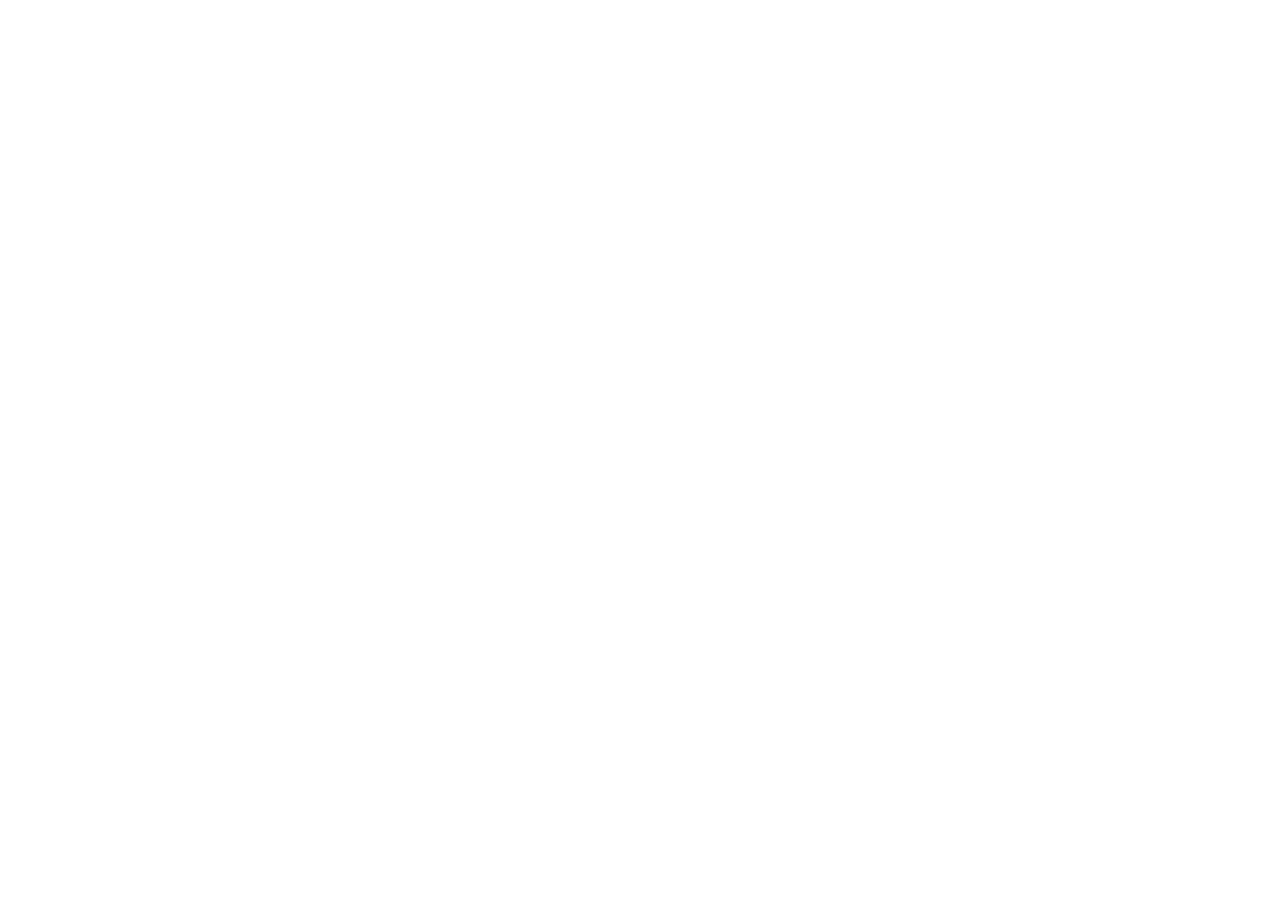
==== index.html @ 36dc35bb "Initial commit" ====
<!DOCTYPE html>
<html lang="en">
<head>
  <meta charset="UTF-8">
  <meta http-equiv="X-UA-Compatible" content="IE=edge">
  <meta name="viewport" content="width=device-width, initial-scale=1.0">
  <title>Template project</title>
  <!-- <link rel="stylesheet" href="./css/normalize.css"> -->
  <!-- <link rel="stylesheet" href="./css/main.css"> -->
  <link rel="stylesheet" href="./css/main.min.css">
</head>
<body>


  <!-- Site header start -->
  <header class="site-header">
    <!-- Your header code here -->
  </header>
  <!-- Site header finish -->

  <!-- Site main start -->

  <main class="site-main">

    <!-- Hero section start -->
    <section class="hero">
      <!-- Your hero section code here -->
    </section>
    <!-- Hero section finish -->

  </main>

  <!-- Site main finish -->

  <!-- Site footer start -->

  <footer class="site-footer">
    <!-- Your footer code here -->
  </footer>

  <!-- Site footer finish -->
</body>
</html>
---- css/main.css ----
/* VARIABLES */

:root{
  /* --main-text-color : #fff; */
  /* --main-bg-color : #fff; */
  /* --main-font-size : 16px; */
  /* --main-font-weight : 400; */
  /* --main-line-height : 1.5; */
}

/* GENERAL */

*,
*::before,
*::after{
  box-sizing: inherit;
}


html{
  height: 100%;
  box-sizing: border-box;
}

img{
  display: block;
  height: auto;
}

body{
  display: flex;
  flex-direction: column;
  height: 100%;
  margin: 0;
  padding: 0;
  /* font-family: "Roboto", "Arial", sans-serif; */
  /* font-size: 16px; */
  /* font-weight: 400; */
  /* line-height: var(--main-line-height); */
}

/* VISUALLY-HIDDEN */

.visually-hidden {
  position: absolute;
  width: 1px;
  height: 1px;
  margin: -1px;
  padding: 0;
  border: 0;
  white-space: nowrap;
  clip-path: inset(100%);
  clip: rect(0 0 0 0);
  overflow: hidden;
}

/* CONTAINER */

.container{
  /* max-width: YOUR CONTAINER MAX-WIDTH PX HERE; */
  margin-right: auto;
  margin-left: auto;
  padding-right: 20px;
  padding-left: 20px;
}

/* STICKY-FOOTER */

.site-main{
  flex-grow: 1;
}
---- css/main.min.css ----
button,hr,input{overflow:visible}progress,sub,sup{vertical-align:baseline}[type=checkbox],[type=radio],legend{box-sizing:border-box;padding:0}html{line-height:1.15;-webkit-text-size-adjust:100%}body{margin:0}details,main{display:block}h1{font-size:2em;margin:.67em 0}hr{box-sizing:content-box;height:0}code,kbd,pre,samp{font-family:monospace,monospace;font-size:1em}a{background-color:transparent}abbr[title]{border-bottom:none;text-decoration:underline;text-decoration:underline dotted}b,strong{font-weight:bolder}small{font-size:80%}sub,sup{font-size:75%;line-height:0;position:relative}sub{bottom:-.25em}sup{top:-.5em}img{border-style:none}button,input,optgroup,select,textarea{font-family:inherit;font-size:100%;line-height:1.15;margin:0}button,select{text-transform:none}[type=button],[type=reset],[type=submit],button{-webkit-appearance:button}[type=button]::-moz-focus-inner,[type=reset]::-moz-focus-inner,[type=submit]::-moz-focus-inner,button::-moz-focus-inner{border-style:none;padding:0}[type=button]:-moz-focusring,[type=reset]:-moz-focusring,[type=submit]:-moz-focusring,button:-moz-focusring{outline:ButtonText dotted 1px}fieldset{padding:.35em .75em .625em}legend{color:inherit;display:table;max-width:100%;white-space:normal}textarea{overflow:auto}[type=number]::-webkit-inner-spin-button,[type=number]::-webkit-outer-spin-button{height:auto}[type=search]{-webkit-appearance:textfield;outline-offset:-2px}[type=search]::-webkit-search-decoration{-webkit-appearance:none}::-webkit-file-upload-button{-webkit-appearance:button;font:inherit}summary{display:list-item}[hidden],template{display:none}
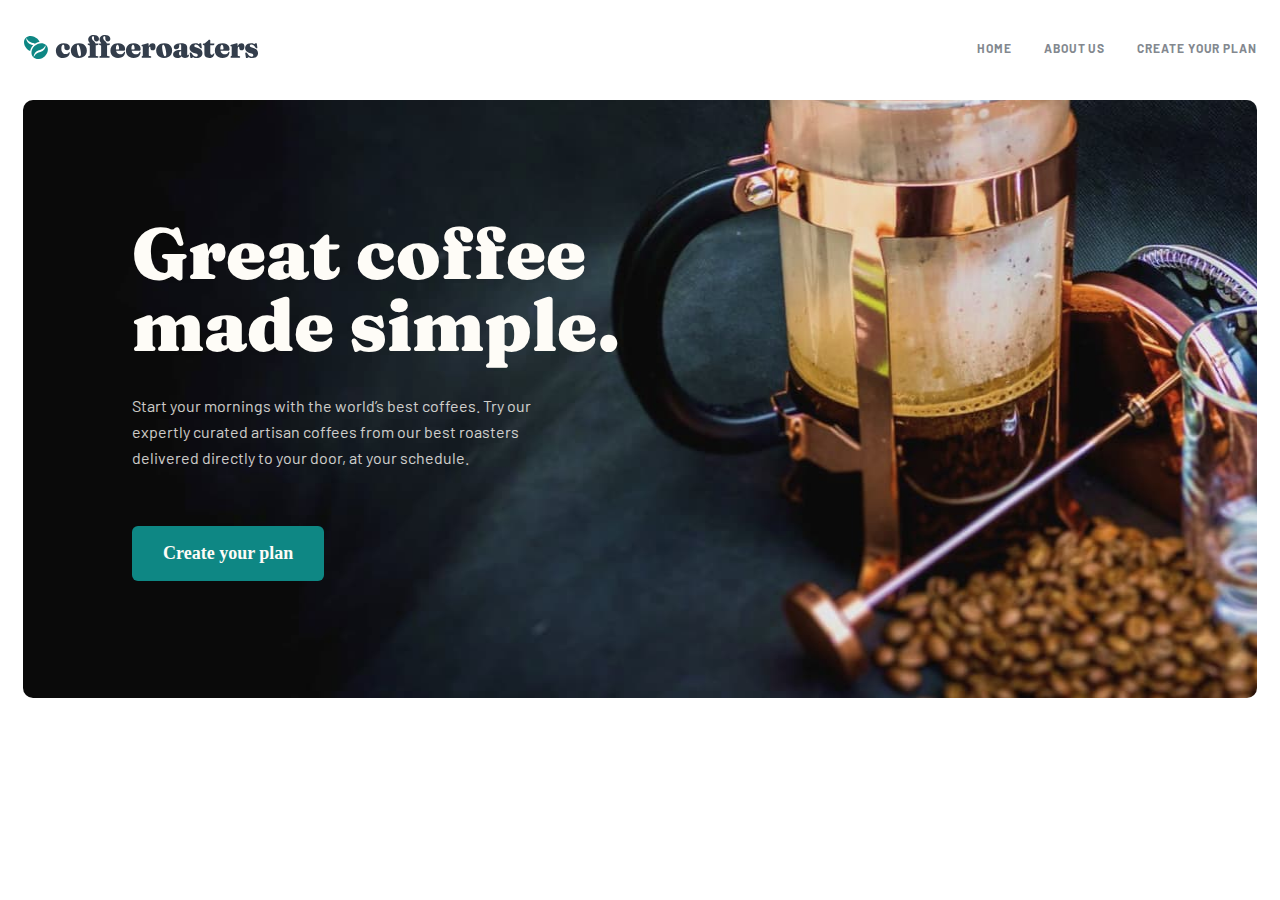
==== commit 13ee957a: "Initial commit" ====
--- a/index.html
+++ b/index.html
@@ -4,40 +4,131 @@
   <meta charset="UTF-8">
   <meta http-equiv="X-UA-Compatible" content="IE=edge">
   <meta name="viewport" content="width=device-width, initial-scale=1.0">
-  <title>Template project</title>
-  <!-- <link rel="stylesheet" href="./css/normalize.css"> -->
-  <!-- <link rel="stylesheet" href="./css/main.css"> -->
-  <link rel="stylesheet" href="./css/main.min.css">
+  <title>Old Cofee</title>
+  <link rel="stylesheet" href="./css/normalize.css">
+  <link rel="stylesheet" href="./css/main.css">
+  <!-- <link rel="stylesheet" href="./css/main.min.css"> -->
 </head>
 <body>
-
-
+  
+  
   <!-- Site header start -->
   <header class="site-header">
-    <!-- Your header code here -->
+    
+    <div class="container">
+      
+      <div class="site-header__inner">
+        
+        <a class="logo" href="./index.html">
+          <img class="logo__img" src="./images/icons/big-logo.svg" alt="Site Logo">
+        </a>
+        
+        <button class="site-header__btn">
+        </button>
+        
+        <nav class="site-header__nav nav">
+          
+          <ul class="nav__list">
+            
+            <li class="nav__item">
+              
+              <a class="nav__link" href="#">
+                HOME
+              </a>
+              
+            </li>
+            
+            <li class="nav__item">
+              
+              <a class="nav__link" href="#">
+                ABOUT US
+              </a>
+              
+            </li>
+            
+            <li class="nav__item">
+              
+              <a class="nav__link" href="#">
+                Create your plan
+              </a>
+              
+            </li>
+            
+          </ul>
+          
+        </nav>
+        
+      </div>
+      
+      
+      
+    </div>
+    
+    
+    
   </header>
   <!-- Site header finish -->
-
+  
+  
+  
   <!-- Site main start -->
-
+  
   <main class="site-main">
-
+    
     <!-- Hero section start -->
     <section class="hero">
-      <!-- Your hero section code here -->
+      
+      <div class="container">
+
+        <div class="hero__info info">
+
+          <div class="info__inner coffee">
+
+            <div class="coffee__wrap">
+          
+              <h1 class="coffee__title">
+                Great coffee
+                made simple.
+              </h1>
+              
+            </div>
+
+            <div class="coffee__inner">
+            
+              <p class="coffee__text">
+                Start your mornings with the world’s best coffees. Try our expertly curated artisan 
+                coffees from our best roasters delivered directly to your door, at your schedule.
+              </p>
+              
+            </div>
+
+            <div class="coffee__send">
+  
+              <a class="coffee__link" href="#">
+                Create your plan
+              </a>
+    
+            </div>
+
+          </div>
+
+        </div>
+        
+      </div>
+      
     </section>
     <!-- Hero section finish -->
-
+    
   </main>
-
+  
   <!-- Site main finish -->
-
+  
   <!-- Site footer start -->
-
+  
   <footer class="site-footer">
     <!-- Your footer code here -->
   </footer>
-
+  
   <!-- Site footer finish -->
 </body>
 </html>--- a/css/main.css
+++ b/css/main.css
@@ -1,4 +1,34 @@
 /* VARIABLES */
+
+/* fraunces-900 - latin */
+@font-face {
+  font-family: 'Fraunces';
+  font-style: normal;
+  font-weight: 900;
+  src: 
+  url('../fonts/fraunces-v10-latin-900.woff2') format('woff2'), 
+  url('../fonts/fraunces-v10-latin-900.woff') format('woff');
+}
+
+/* barlow-regular - latin */
+@font-face {
+  font-family: 'Barlow';
+  font-style: normal;
+  font-weight: 400;
+  src: local(''),
+       url('../fonts/barlow-v12-latin-regular.woff2') format('woff2'), 
+       url('../fonts/barlow-v12-latin-regular.woff') format('woff'); 
+}
+/* barlow-700 - latin */
+@font-face {
+  font-family: 'Barlow';
+  font-style: normal;
+  font-weight: 700;
+  src: local(''),
+       url('../fonts/barlow-v12-latin-700.woff2') format('woff2'),
+       url('../fonts/barlow-v12-latin-700.woff') format('woff');
+}
+
 
 :root{
   /* --main-text-color : #fff; */
@@ -33,10 +63,10 @@
   height: 100%;
   margin: 0;
   padding: 0;
-  /* font-family: "Roboto", "Arial", sans-serif; */
-  /* font-size: 16px; */
-  /* font-weight: 400; */
-  /* line-height: var(--main-line-height); */
+  font-family: "Barlow", "Arial", sans-serif , serif;
+  font-size: 16px;
+  font-weight: 400;
+  line-height: var(--main-line-height);
 }
 
 /* VISUALLY-HIDDEN */
@@ -57,11 +87,12 @@
 /* CONTAINER */
 
 .container{
-  /* max-width: YOUR CONTAINER MAX-WIDTH PX HERE; */
+  width: 100%;
+  max-width: 1340px;
   margin-right: auto;
   margin-left: auto;
-  padding-right: 20px;
-  padding-left: 20px;
+  padding-right: 23px;
+  padding-left: 23px;
 }
 
 /* STICKY-FOOTER */
@@ -72,4 +103,257 @@
 
 
 
-
+/* HEADER */
+
+.site-header{
+  padding: 34px 0px 40px 0px;
+}
+
+.site-header__inner{
+  display: flex;
+  justify-content: space-between;
+  align-items: center;
+}
+
+.logo__img{
+  width: 163px;
+  height: 18px;
+}
+
+.site-header__btn{
+  width: 16px;
+  height: 15px;
+  background-image: url(../images/icons/burger.svg);
+  background-repeat: no-repeat;
+  background-size: contain;
+  background-color: transparent;
+  border: none;
+}
+
+.site-header__nav{
+  display: none;
+}
+
+.nav__list{
+  display: flex;
+  align-items: center;
+  list-style: none;
+  margin: 0;
+  padding: 0;
+}
+
+.nav__item:not(:last-child){
+  margin-right: 32px;
+}
+
+.nav__link{
+  text-decoration: none;
+  font-family: 'Barlow';
+font-style: normal;
+font-weight: 700;
+font-size: 12px;
+line-height: 15px;
+letter-spacing: 0.923077px;
+text-transform: uppercase;
+color: #83888F;
+transition: all 0.3s ease;
+}
+
+@media only screen and (min-width:601px){
+
+  .logo__img{
+    width: 236px;
+    height: 26px;
+  }
+
+  .site-header__btn{
+    display: none;
+  }
+
+  .site-header__nav{
+    display: block;
+  }
+  
+}
+
+@media only screen and (min-width:601px){
+  .nav__link:hover{
+    color: #333D4B;
+  }
+}
+
+
+
+
+/* ==========HERO======== */
+
+.hero__info{
+  background-image: url(../images/hero-min.jpg);
+  background-repeat: no-repeat;
+  background-size: 327px 500px;
+  /* background-position: center; */
+  padding: 100px 0px;
+  border-radius: 10px;
+}
+
+.info__inner{
+  padding: 0px 24px;
+}
+
+.coffee__title{
+  margin: 0;
+  margin-bottom: 24px;
+  font-family: 'Fraunces';
+font-style: normal;
+font-weight: 900;
+font-size: 33px;
+line-height: 40px;
+text-align: center;
+color: #FEFCF7;
+}
+
+.coffee__text{
+  margin: 0;
+  margin-bottom: 30px;
+  font-family: 'Barlow';
+font-style: normal;
+font-weight: 400;
+font-size: 12px;
+line-height: 25px;
+text-align: center;
+color: #FEFCF7;
+mix-blend-mode: normal;
+opacity: 0.8;
+}
+
+.coffee__send{
+  margin: 0 auto;
+  text-align: center;
+}
+
+.coffee__link{
+  display: inline-block;
+  text-decoration: none;
+  padding: 15px 31px;
+  font-family: 'Fraunces 9pt';
+  font-style: normal;
+  font-weight: 900;
+  font-size: 18px;
+  line-height: 25px;
+  text-align: center;
+  color: #FEFCF7;
+  background-color: #0E8784;
+border-radius: 6px;
+transition: all 0.3s ease;
+}
+
+@media only screen and (min-width:376px){
+
+  .hero__info{
+    background-image: url(../images/hero-norm.jpg);
+    background-repeat: no-repeat;
+    background-size: 689px 500px;
+    background-position: center;
+  }
+
+  .coffee__wrap{
+    width: 100%;
+    max-width: 329px;
+  }
+
+  .coffee__title{
+    font-size: 40px;
+    text-align: start;
+  }
+  
+  .coffee__text{
+    font-size: 15px;
+    text-align: start;
+  }
+
+  .coffee__send{
+    text-align: start;
+  }
+
+}
+
+@media only screen and (min-width:399px){
+ .coffee__inner{
+  width: 100%;
+  max-width: 399px;
+ }
+}
+
+@media only screen and (min-width:475px){
+  .coffee__title{
+    font-size: 40px;
+    line-height: 48px;
+  }
+}
+
+@media only screen and (min-width:550px){
+  .info__inner{
+    margin-left: 45px;
+  }
+}
+
+@media only screen and (min-width:690px){
+   
+  .hero__info{
+    background-image: url(../images/hero-big.jpg);
+    background-repeat: no-repeat;
+    background-size: 1300px 600px;
+    background-position: center;
+    padding: 117px 0px;
+    border-radius: 10px;
+  }
+
+  .info__inner{
+    margin-left: 85px;
+  }
+
+  .coffee__title{
+    font-size: 48px;
+    line-height: 50px;
+  }
+
+}
+
+@media only screen and (min-width:750px){
+  .coffee__wrap{
+    width: 100%;
+    max-width: 430px;
+  }
+
+  .coffee__title{
+    font-size: 60px;
+line-height: 60px;
+  }
+}
+
+@media only screen and (min-width:1000px){
+
+  .coffee__wrap{
+    width: 100%;
+    max-width: 493px;
+  }
+
+  .coffee__title{
+    font-size: 72px;
+line-height: 72px;
+margin-bottom: 32px;
+  }
+
+  .coffee__text{
+    font-size: 16px;
+line-height: 26px;
+margin-bottom: 55px;
+  }
+
+  .coffee__link:hover{
+    color: #FEFCF7;
+    background-color:#66D2CF ;
+  }
+
+}
+
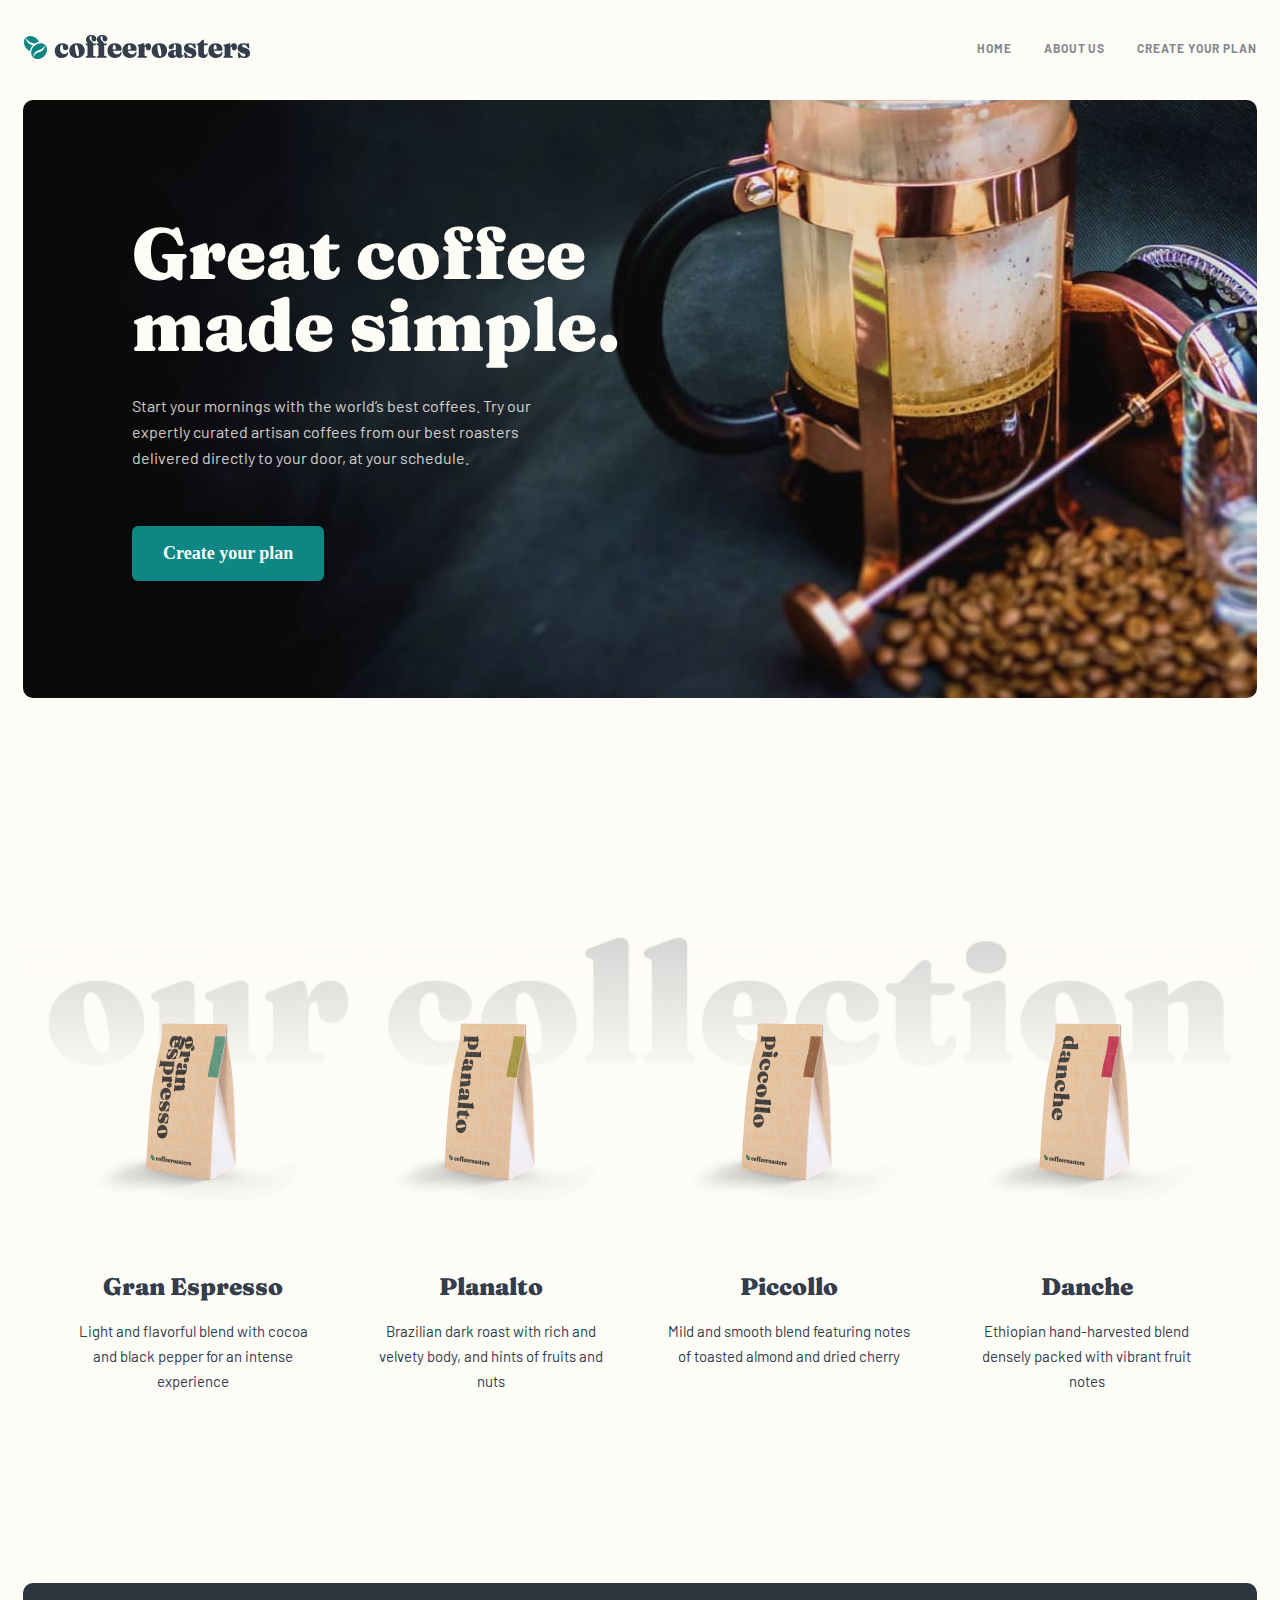
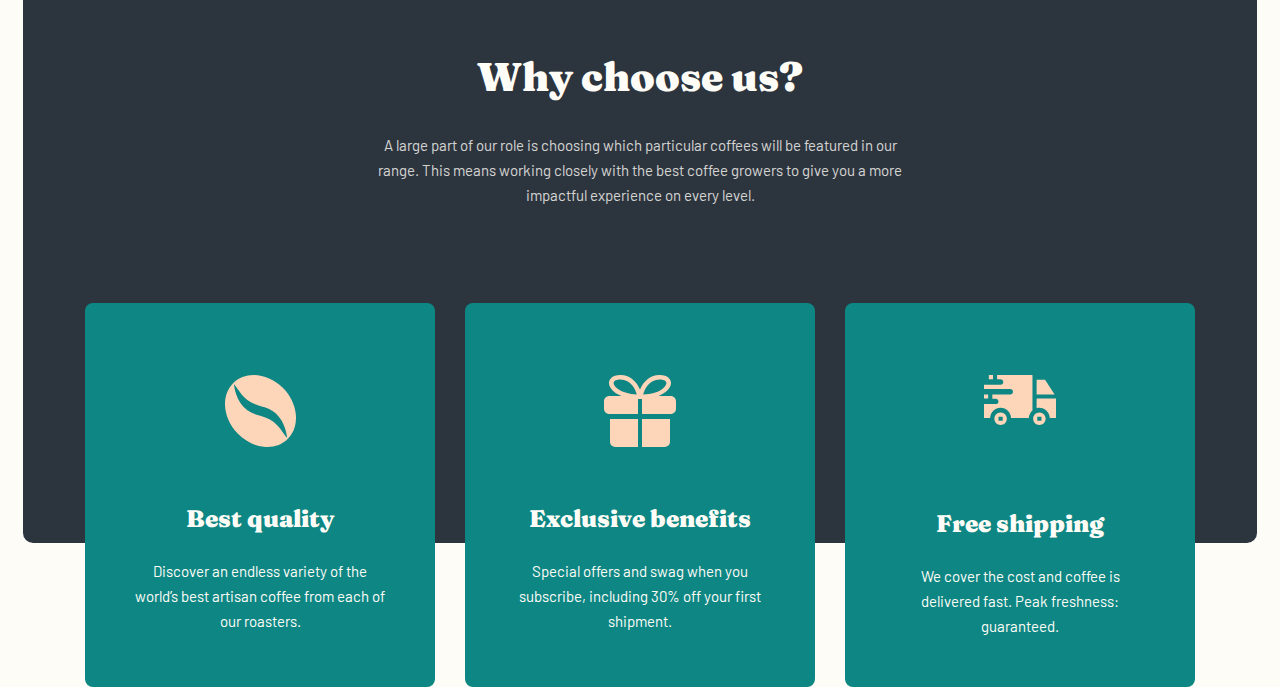
==== commit 5a771407: "Add all change" ====
--- a/index.html
+++ b/index.html
@@ -118,7 +118,180 @@
       
     </section>
     <!-- Hero section finish -->
-    
+
+    <!-- Hero collection start -->
+    <section class="collection">
+
+      <div class="container">
+
+        <div class="collection__wrap">
+
+          <ul class="collection__list">
+
+            <li class="collection__item collection__item--one">
+  
+              <div class="collection__info">
+  
+                <h3 class="collection__title">
+                  Gran Espresso
+                </h3>
+  
+                <p class="collection__text">
+                  Light and flavorful blend with cocoa and black pepper for an intense experience
+                </p>
+  
+              </div>
+  
+            </li>
+  
+            <li class="collection__item collection__item--two">
+  
+              <div class="collection__info">
+  
+                <h3 class="collection__title">
+                  Planalto
+                </h3>
+  
+                <p class="collection__text">
+                  Brazilian dark roast with rich and velvety body, and hints of fruits and nuts
+                </p>
+  
+              </div>
+  
+            </li>
+  
+            <li class="collection__item collection__item--thre">
+  
+              <div class="collection__info">
+  
+                <h3 class="collection__title">
+                  Piccollo
+                </h3>
+  
+                <p class="collection__text">
+                  Mild and smooth blend featuring notes of toasted almond and dried cherry 
+                </p>
+  
+              </div>
+  
+            </li>
+  
+            <li class="collection__item collection__item--four">
+  
+              <div class="collection__info">
+  
+                <h3 class="collection__title">
+                  Danche
+                </h3>
+  
+                <p class="collection__text">
+                  Ethiopian hand-harvested blend densely packed with vibrant fruit notes
+                </p>
+  
+              </div>
+  
+            </li>
+  
+          </ul>
+
+        </div>
+
+        
+
+      </div>
+
+    </section>
+    <!-- Hero collection finish -->
+
+    <!-- Hero collection start -->
+    <section class="choose">
+
+      <div class="container">
+
+        <div class="choose__info">
+
+          <div class="choose__wrap">
+
+            <h2 class="choose__title">
+              Why choose us?
+            </h2>
+
+            <p class="choose__text">
+              A large part of our role is choosing which particular coffees will be featured  in our range. This means working closely with the best coffee growers to give you a more impactful experience on every level.
+            </p>
+
+          </div>
+
+          <ul class="choose__list quality">
+
+            <li class="quality__item">
+
+              <a class="quality__link quality__link--one" href="#">
+
+                <div class="quality__info">
+
+                  <h3 class="quality__title">
+                    Best quality
+                  </h3>
+
+                  <p class="quality__text">
+                    Discover an endless variety of the world’s best artisan coffee from each of our roasters.
+                  </p>
+
+                </div>
+
+              </a>
+
+            </li>
+
+            <li class="quality__item">
+
+              <a class="quality__link quality__link--two" href="#">
+
+                <div class="quality__info">
+
+                  <h3 class="quality__title">
+                    Exclusive benefits
+                  </h3>
+
+                  <p class="quality__text">
+                    Special offers and swag when you subscribe, including 30% off your first shipment.
+                  </p>
+
+                </div>
+
+              </a>
+
+            </li>
+
+            <li class="quality__item">
+
+              <a class="quality__link quality__link--thre" href="#">
+
+                <div class="quality__info">
+
+                  <h3 class="quality__title">
+                    Free shipping
+                  </h3>
+
+                  <p class="quality__text">
+                    We cover the cost and coffee is delivered fast. Peak freshness: guaranteed.
+                  </p>
+
+                </div>
+
+              </a>
+
+            </li>
+
+          </ul>
+
+        </div>
+
+      </div>
+
+    </section>
+
   </main>
   
   <!-- Site main finish -->
@@ -130,5 +303,7 @@
   </footer>
   
   <!-- Site footer finish -->
+
+  <script src="./js/main.js"></script>
 </body>
 </html>--- a/css/main.css
+++ b/css/main.css
@@ -16,8 +16,8 @@
   font-style: normal;
   font-weight: 400;
   src: local(''),
-       url('../fonts/barlow-v12-latin-regular.woff2') format('woff2'), 
-       url('../fonts/barlow-v12-latin-regular.woff') format('woff'); 
+  url('../fonts/barlow-v12-latin-regular.woff2') format('woff2'), 
+  url('../fonts/barlow-v12-latin-regular.woff') format('woff'); 
 }
 /* barlow-700 - latin */
 @font-face {
@@ -25,8 +25,8 @@
   font-style: normal;
   font-weight: 700;
   src: local(''),
-       url('../fonts/barlow-v12-latin-700.woff2') format('woff2'),
-       url('../fonts/barlow-v12-latin-700.woff') format('woff');
+  url('../fonts/barlow-v12-latin-700.woff2') format('woff2'),
+  url('../fonts/barlow-v12-latin-700.woff') format('woff');
 }
 
 
@@ -67,6 +67,7 @@
   font-size: 16px;
   font-weight: 400;
   line-height: var(--main-line-height);
+  background-color: #FEFCF7;
 }
 
 /* VISUALLY-HIDDEN */
@@ -107,16 +108,20 @@
 
 .site-header{
   padding: 34px 0px 40px 0px;
+  /* position: relative; */
 }
 
 .site-header__inner{
   display: flex;
   justify-content: space-between;
   align-items: center;
+  position: relative;
+  /* top: 100%; */
 }
 
 .logo__img{
-  width: 163px;
+  width: 100%;
+  max-width: 163px;
   height: 18px;
 }
 
@@ -128,51 +133,145 @@
   background-size: contain;
   background-color: transparent;
   border: none;
-}
+  transition: all 0.5s ease;
+}
+
+.site-header__btn--active{
+  width: 16px;
+  height: 15px;
+  background-image: url(../images/icons/x-icon.svg);
+  background-repeat: no-repeat;
+  background-size: contain;
+  background-color: transparent;
+  border: none;
+  transition: all 0.5s ease;
+}
+
+@keyframes circle-to-square {
+  0% {
+    width: 100%;
+    transform: scale(0);
+    opacity: 0;
+  }
+  50% {
+    width: 100%;
+    transform: scale(1);
+    opacity: 1;
+  }
+}
+
+
+
 
 .site-header__nav{
-  display: none;
+  /* display: none; */
+  position: absolute;
+  z-index: 5;
+  top: 50px;
+  width: 100%;
+  height: calc(105vh - 92px);
+  padding-top: 40px;
+  background: linear-gradient(360deg, rgba(254, 252, 247, 0.504981) 0%, #FEFCF7 55.94%);
+  
+  animation-name: circle-to-square;
+  animation-duration: 2s;
+  animation-iteration-count: none;
+  animation-direction: 5s;
+  animation-timing-function: ease;
+  
 }
 
 .nav__list{
-  display: flex;
-  align-items: center;
-  list-style: none;
+  width: 100%;
   margin: 0;
   padding: 0;
+  list-style: none;
+  display: flex;
+  flex-direction: column;
+  align-items: center;
 }
 
 .nav__item:not(:last-child){
-  margin-right: 32px;
+  margin-bottom: 32px;
 }
 
 .nav__link{
   text-decoration: none;
-  font-family: 'Barlow';
-font-style: normal;
-font-weight: 700;
-font-size: 12px;
-line-height: 15px;
-letter-spacing: 0.923077px;
-text-transform: uppercase;
-color: #83888F;
-transition: all 0.3s ease;
-}
+  font-family: 'Fraunces';
+  font-style: normal;
+  font-weight: 900;
+  font-size: 24px;
+  line-height: 32px;
+  text-align: center;
+  color: #333D4B;
+}
+
+.site-header__inner > .site-header__nav{
+  display: none;
+}
+
+.site-header__inner--active > .site-header__nav{
+  display: block;
+}
+
+
+
+
 
 @media only screen and (min-width:601px){
-
+  
+  .site-header__inner > .site-header__nav{
+    display: block;
+  }
+  
   .logo__img{
-    width: 236px;
+    width: 100%;
+    max-width: 236px;
     height: 26px;
   }
-
+  
   .site-header__btn{
     display: none;
   }
-
+  
   .site-header__nav{
     display: block;
-  }
+    position: static;
+    top: 0px;
+    width: auto;
+    height: auto;
+    padding-top: 0px;
+    background: none;
+  }
+  
+  .nav__list{
+    display: flex;
+    align-items: center;
+    flex-direction: row;
+    list-style: none;
+    margin: 0;
+    padding: 0;
+  }
+  
+  .nav__item:not(:last-child){
+    margin-right: 32px;
+    margin-bottom: 0;
+  }
+  
+  .nav__link{
+    text-decoration: none;
+    font-family: 'Barlow';
+    font-style: normal;
+    font-weight: 700;
+    font-size: 12px;
+    line-height: 15px;
+    letter-spacing: 0.923077px;
+    text-transform: uppercase;
+    color: #83888F;
+    transition: all 0.3s ease;
+  }
+  
+  
   
 }
 
@@ -204,26 +303,26 @@
   margin: 0;
   margin-bottom: 24px;
   font-family: 'Fraunces';
-font-style: normal;
-font-weight: 900;
-font-size: 33px;
-line-height: 40px;
-text-align: center;
-color: #FEFCF7;
+  font-style: normal;
+  font-weight: 900;
+  font-size: 33px;
+  line-height: 40px;
+  text-align: center;
+  color: #FEFCF7;
 }
 
 .coffee__text{
   margin: 0;
   margin-bottom: 30px;
   font-family: 'Barlow';
-font-style: normal;
-font-weight: 400;
-font-size: 12px;
-line-height: 25px;
-text-align: center;
-color: #FEFCF7;
-mix-blend-mode: normal;
-opacity: 0.8;
+  font-style: normal;
+  font-weight: 400;
+  font-size: 12px;
+  line-height: 25px;
+  text-align: center;
+  color: #FEFCF7;
+  mix-blend-mode: normal;
+  opacity: 0.8;
 }
 
 .coffee__send{
@@ -243,24 +342,24 @@
   text-align: center;
   color: #FEFCF7;
   background-color: #0E8784;
-border-radius: 6px;
-transition: all 0.3s ease;
+  border-radius: 6px;
+  transition: all 0.3s ease;
 }
 
 @media only screen and (min-width:376px){
-
+  
   .hero__info{
     background-image: url(../images/hero-norm.jpg);
     background-repeat: no-repeat;
     background-size: 689px 500px;
     background-position: center;
   }
-
+  
   .coffee__wrap{
     width: 100%;
     max-width: 329px;
   }
-
+  
   .coffee__title{
     font-size: 40px;
     text-align: start;
@@ -270,18 +369,18 @@
     font-size: 15px;
     text-align: start;
   }
-
+  
   .coffee__send{
     text-align: start;
   }
-
+  
 }
 
 @media only screen and (min-width:399px){
- .coffee__inner{
-  width: 100%;
-  max-width: 399px;
- }
+  .coffee__inner{
+    width: 100%;
+    max-width: 399px;
+  }
 }
 
 @media only screen and (min-width:475px){
@@ -298,7 +397,7 @@
 }
 
 @media only screen and (min-width:690px){
-   
+  
   .hero__info{
     background-image: url(../images/hero-big.jpg);
     background-repeat: no-repeat;
@@ -307,16 +406,16 @@
     padding: 117px 0px;
     border-radius: 10px;
   }
-
+  
   .info__inner{
     margin-left: 85px;
   }
-
+  
   .coffee__title{
     font-size: 48px;
     line-height: 50px;
   }
-
+  
 }
 
 @media only screen and (min-width:750px){
@@ -324,36 +423,842 @@
     width: 100%;
     max-width: 430px;
   }
-
+  
   .coffee__title{
     font-size: 60px;
-line-height: 60px;
+    line-height: 60px;
   }
 }
 
 @media only screen and (min-width:1000px){
-
+  
   .coffee__wrap{
     width: 100%;
     max-width: 493px;
   }
-
+  
   .coffee__title{
     font-size: 72px;
-line-height: 72px;
-margin-bottom: 32px;
-  }
-
+    line-height: 72px;
+    margin-bottom: 32px;
+  }
+  
   .coffee__text{
     font-size: 16px;
-line-height: 26px;
-margin-bottom: 55px;
-  }
-
+    line-height: 26px;
+    margin-bottom: 55px;
+  }
+  
   .coffee__link:hover{
     color: #FEFCF7;
     background-color:#66D2CF ;
   }
-
-}
-
+  
+}
+
+/* <!-- Hero section start --> */
+
+.collection{
+  padding-top: 170px;
+  padding-bottom: 1380px;
+}
+
+.collection__wrap{
+  background-image: url(../images/collection-min-bg.png);
+  background-repeat: no-repeat;
+  background-size: cover;
+  position: relative;
+  padding-top: 50px;
+}
+
+.collection__list{
+  margin: 0;
+  padding: 0;
+  list-style: none;
+  position: absolute;
+  top: 70px;
+  width: 100%;
+}
+
+.collection__item{
+  text-align: center;
+}
+
+.collection__item--one{
+  position: relative;
+  margin-bottom: 48px;
+}
+
+.collection__item--one::before{
+  content: "";
+  width: 200px;
+  height: 151px;
+  background-image: url(../images/coffee-min-one.png);
+  display: inline-block;
+  margin-bottom: 24px;
+}
+
+.collection__item--two{
+  position: relative;
+  margin-bottom: 48px;
+}
+
+.collection__item--two::before{
+  content: "";
+  width: 200px;
+  height: 151px;
+  background-image: url(../images/coffee-min-two.png);
+  display: inline-block;
+  margin-bottom: 24px;
+}
+
+.collection__item--thre{
+  position: relative;
+  margin-bottom: 48px;
+}
+
+.collection__item--thre::before{
+  content: "";
+  width: 200px;
+  height: 151px;
+  background-image: url(../images/coffee-min-thre.png);
+  display: inline-block;
+  margin-bottom: 24px;
+}
+
+.collection__item--four{
+  position: relative;
+}
+
+.collection__item--four::before{
+  content: "";
+  width: 200px;
+  height: 151px;
+  background-image: url(../images/coffee-min-four.png);
+  display: inline-block;
+  margin-bottom: 24px;
+}
+
+
+
+
+.collection__info{
+  width: 100%;
+  max-width: 282px;
+  margin: 0 auto;
+}
+
+.collection__title{
+  margin: 0;
+  margin-bottom: 16px;
+  font-family: 'Fraunces';
+  font-style: normal;
+  font-weight: 900;
+  font-size: 24px;
+  line-height: 32px;
+  text-align: center;
+  color: #333D4B;
+}
+
+.collection__text{
+  margin: 0;
+  font-family: 'Barlow';
+  font-style: normal;
+  font-weight: 400;
+  font-size: 15px;
+  line-height: 25px;
+  text-align: center;
+  color: #333D4B;
+}
+
+@media only screen and (min-width:415px){
+  .collection__wrap{
+    padding-top: 70px;
+  }
+}
+
+@media only screen and (min-width:565px){
+  .collection__wrap{
+    padding-top: 100px;
+  }
+}
+
+@media only screen and (min-width:630px){
+  .collection__item--one{
+    position: relative;
+    margin-bottom: 48px;
+  }
+  
+  .collection__item--one::before{
+    content: "";
+    width: 256px;
+    height: 193px;
+    background-image: url(../images/coffee-big-one.png);
+    display: inline-block;
+    margin-bottom: 24px;
+  }
+  
+  .collection__item--two{
+    position: relative;
+    margin-bottom: 48px;
+  }
+  
+  .collection__item--two::before{
+    content: "";
+    width: 256px;
+    height: 193px;
+    background-image: url(../images/coffee-big-two.png);
+    display: inline-block;
+    margin-bottom: 24px;
+  }
+  
+  .collection__item--thre{
+    position: relative;
+    margin-bottom: 48px;
+  }
+  
+  .collection__item--thre::before{
+    content: "";
+    width: 256px;
+    height: 193px;
+    background-image: url(../images/coffee-big-thre.png);
+    display: inline-block;
+    margin-bottom: 24px;
+  }
+  
+  .collection__item--four{
+    position: relative;
+  }
+  
+  .collection__item--four::before{
+    content: "";
+    width: 256px;
+    height: 193px;
+    background-image: url(../images/coffee-big-four.png);
+    display: inline-block;
+    margin-bottom: 24px;
+  }
+}
+
+@media only screen and (min-width:630px){
+
+  .collection{
+    padding-top: 170px;
+    padding-bottom: 985px;
+  }
+  
+  .collection__wrap{
+    background-image: url(../images/collection-norm-bg.png);
+    background-repeat: no-repeat;
+    background-size: cover;
+    position: relative;
+    padding-top: 100px;
+  }
+  
+  .collection__list{
+    top: 55px;
+  }
+  
+  .collection__item{
+    display: flex;
+    align-items: center;
+    justify-content: center;
+    margin-bottom: 45;
+  }
+  
+  .collection__item--one::before{
+    content: "";
+    width: 256px;
+    height: 193px;
+    background-image: url(../images/coffee-big-one.png);
+    display: inline-block;
+    margin-bottom: 0px;
+  }
+  
+  .collection__item--two::before{
+    content: "";
+    width: 256px;
+    height: 193px;
+    background-image: url(../images/coffee-big-two.png);
+    display: inline-block;
+    margin-bottom: 0px;
+  }
+  
+  .collection__item--thre::before{
+    content: "";
+    width: 256px;
+    height: 193px;
+    background-image: url(../images/coffee-big-thre.png);
+    display: inline-block;
+    margin-bottom: 0px;
+  }
+  
+  .collection__item--four::before{
+    content: "";
+    width: 256px;
+    height: 193px;
+    background-image: url(../images/coffee-big-four.png);
+    display: inline-block;
+    margin-bottom: 0px;
+  }
+  
+  .collection__info{
+    margin: 0;
+  }
+}
+
+@media only screen and (min-width:750px){
+  
+  .collection__wrap{
+    background-image: url(../images/collection-norm-bg.png);
+    background-repeat: no-repeat;
+    background-size: cover;
+    position: relative;
+    padding-top: 120px;
+  }
+}
+
+@media only screen and (min-width:900px){
+  
+  .collection__info{
+    margin-left: 70px;
+  }
+  
+  .collection__wrap{
+    padding-top: 145px;
+  }
+  
+}
+
+@media only screen and (min-width:1000px){
+  
+  .collection__info{
+    margin-left: 100px;
+  }
+  
+}
+
+@media only screen and (min-width:1024px){
+
+  .collection{
+    padding-top: 170px;
+    padding-bottom: 505px;
+  }
+  
+  .collection__wrap{
+    background-image: url(../images/collection-big-bg.png);
+    background-repeat: no-repeat;
+    background-size: cover;
+    position: relative;
+    padding-top: 160px;
+  }
+  
+  .collection__list{
+    display: flex;
+    align-items: flex-start;
+    justify-content: space-evenly;
+    top: 112px;
+  }
+  
+  .collection__item{
+    flex-direction: column;
+  }
+  
+  .collection__info{
+    width: 100%;
+    max-width: 245px;
+    margin-left: 0;
+  }
+  
+  .collection__item--one::before{
+    content: "";
+    width: 220px;
+    height: 193px;
+    background-image: url(../images/coffee-big-one.png);
+    display: inline-block;
+    margin-bottom: 70px;
+  }
+  
+  .collection__item--two::before{
+    content: "";
+    width: 220px;
+    height: 193px;
+    background-image: url(../images/coffee-big-two.png);
+    display: inline-block;
+    margin-bottom: 70px;
+  }
+  
+  .collection__item--thre::before{
+    content: "";
+    width: 220px;
+    height: 193px;
+    background-image: url(../images/coffee-big-thre.png);
+    display: inline-block;
+    margin-bottom: 70px;
+  }
+  
+  .collection__item--four::before{
+    content: "";
+    width: 220px;
+    height: 193px;
+    background-image: url(../images/coffee-big-four.png);
+    display: inline-block;
+    margin-bottom: 70px;
+  }
+  
+}
+
+@media only screen and (min-width:1080px){
+  
+  .collection__wrap{
+    background-image: url(../images/collection-big-bg.png);
+    background-repeat: no-repeat;
+    background-size: cover;
+    position: relative;
+    padding-top: 180px;
+  }
+}
+
+@media only screen and (min-width:1150px){
+  
+  .collection__wrap{
+    background-image: url(../images/collection-big-bg.png);
+    background-repeat: no-repeat;
+    background-size: cover;
+    position: relative;
+    padding-top: 180px;
+  }
+}
+
+@media only screen and (min-width:1170px){
+  
+  .collection__wrap{
+    background-image: url(../images/collection-big-bg.png);
+    background-repeat: no-repeat;
+    background-size: cover;
+    position: relative;
+    padding-top: 198px;
+  }
+}
+
+@media only screen and (min-width:1250px){
+  
+  .collection__wrap{
+    background-image: url(../images/collection-big-bg.png);
+    background-repeat: no-repeat;
+    background-size: cover;
+    position: relative;
+    padding-top: 210px;
+  }
+  
+  .collection__list{
+    display: flex;
+    align-items: flex-start;
+    justify-content: space-evenly;
+    top: 140px;
+  }
+  
+  .collection__item--one::before{
+    content: "";
+    width: 255px;
+    height: 193px;
+    background-image: url(../images/coffee-big-one.png);
+    display: inline-block;
+    margin-bottom: 70px;
+  }
+  
+  .collection__item--two::before{
+    content: "";
+    width: 255px;
+    height: 193px;
+    background-image: url(../images/coffee-big-two.png);
+    display: inline-block;
+    margin-bottom: 70px;
+  }
+  
+  .collection__item--thre::before{
+    content: "";
+    width: 255px;
+    height: 193px;
+    background-image: url(../images/coffee-big-thre.png);
+    display: inline-block;
+    margin-bottom: 70px;
+  }
+  
+  .collection__item--four::before{
+    content: "";
+    width: 255px;
+    height: 193px;
+    background-image: url(../images/coffee-big-four.png);
+    display: inline-block;
+    margin-bottom: 70px;
+  }
+  
+}
+
+
+/* ======Choose========= */
+
+.choose__info{
+  padding: 64px 24px 670px 24px;
+  background-color:  #2C343E;
+  border-radius: 10px;
+  position: relative;
+  text-align: center;
+}
+
+.choose__wrap{
+  width: 100%;
+  max-width: 279px;
+  position: relative;
+  margin: 0 auto;
+}
+
+.choose__title{
+  margin: 0;
+  margin-bottom: 24px;
+  font-family: 'Fraunces';
+  font-style: normal;
+  font-weight: 900;
+  font-size: 27px;
+  line-height: 28px;
+  text-align: center;
+  color: #FEFCF7;
+}
+
+.choose__text{
+  margin: 0;
+  font-family: 'Barlow';
+  font-style: normal;
+  font-weight: 400;
+  font-size: 14px;
+  line-height: 25px;
+  text-align: center;
+  color: #FEFCF7;
+  mix-blend-mode: normal;
+  opacity: 0.8;
+}
+
+
+.choose__list{
+  margin: 0;
+  padding: 0;
+  list-style: none;
+  position: absolute;
+  top: 320px;
+  left: 0;
+  right: 0;
+}
+
+.quality__item{
+  width: 100%;
+  max-width: 250px;
+  margin: 0 auto;
+  margin-bottom: 24px;
+  padding: 72px 33.5px 51px 33.5px;
+  background-color: #0E8784;
+  border-radius: 8px;
+  
+}
+
+.quality__link{
+  text-decoration: none;
+  position: relative;
+}
+
+
+.quality__link--one::before{
+  content: "";
+  display: block;
+  width: 71px;
+  height: 72px;
+  margin: 0 auto;
+  background-image: url(../images/icons/coffee-choose-one.svg);
+  margin-bottom: 56px;
+}
+
+.quality__link--two::before{
+  content: "";
+  display: block;
+  width: 72px;
+  height: 72px;
+  margin: 0 auto;
+  background-image: url(../images/icons/coffee-choose-two.svg);
+  margin-bottom: 56px;
+}
+
+.quality__link--thre::before{
+  content: "";
+  display: block;
+  width: 72px;
+  height: 50px;
+  margin: 0 auto;
+  background-image: url(../images/icons/coffee-choose-thre.svg);
+  margin-bottom: 56px;
+}
+
+.quality__info{
+  width: 100%;
+  max-width: 212px;
+  margin: 0 auto;
+}
+
+.quality__title{
+  margin: 0;
+  margin-bottom: 24px;
+  font-family: 'Fraunces';
+  font-style: normal;
+  font-weight: 900;
+  font-size: 19px;
+  line-height: 32px;
+  text-align: center;
+  color: #FEFCF7;
+}
+
+.quality__text{
+  margin: 0;
+  font-family: 'Barlow';
+  font-style: normal;
+  font-weight: 400;
+  font-size: 15px;
+  line-height: 25px;
+  text-align: center;
+  color: #FEFCF7;
+}
+
+@media only screen and (min-width:375px){
+  .quality__item{
+    width: 100%;
+    max-width: 279px;
+  }
+  
+  .quality__title{
+    font-size: 19px;
+    line-height: 32px;
+  }
+}
+
+@media only screen and (min-width:500px){
+  
+  .choose__wrap {
+    width: 100%;
+    max-width: 370px;
+  }
+  
+  .quality__item{
+    width: 100%;
+    max-width: 279px;
+  }
+  
+  .choose__title{
+    font-size: 30px;
+    line-height: 30px;
+  }
+  
+  .quality__item{
+    width: 100%;
+    max-width: 410px;
+  }
+  
+  .quality__title{
+    font-size: 30px;
+    line-height: 30px;
+  }
+  
+  .quality__info {
+    width: 100%;
+    max-width: 300px;
+  }
+}
+
+@media only screen and (min-width:601px){
+  
+  .choose__wrap {
+    width: 100%;
+    max-width: 440px;
+  }
+  
+  .quality__item{
+    width: 100%;
+    max-width: 279px;
+  }
+  
+  .choose__title{
+    font-size: 31px;
+    line-height: 35px;
+  }
+  
+  .quality__item{
+    width: 100%;
+    max-width: 510px;
+  }
+  
+  
+  
+  .quality__title{
+    font-size: 32px;
+    line-height: 32px;
+  }
+  
+  .quality__info {
+    width: 100%;
+    max-width: 400px;
+  }
+}
+
+@media only screen and (min-width:768px){
+  
+  .choose__info{
+    padding: 64px 24px 450px 24px;
+  }
+  
+  .choose__wrap {
+    width: 100%;
+    max-width: 540px;
+  }
+  
+  .quality__item{
+    width: 100%;
+    padding: 41px 48px 41px 70px;
+  }
+  
+  .choose__title{
+    font-size: 32px;
+    line-height: 48px;
+  }
+  
+  .choose__text{
+    font-size: 15px;
+    line-height: 25px;
+  }
+  
+  .quality__item{
+    width: 100%;
+    max-width: 590px;
+  }
+  
+  .quality__link{
+    display: flex;
+    align-items: center;
+    justify-content: space-between;
+  }
+  
+  .quality__link--one::before , .quality__link--two::before , .quality__link--thre::before{
+    margin-bottom: 0;
+    margin-right: 50px;
+  }
+  
+  .quality__title{
+    text-align: start;
+    font-size: 32px;
+    line-height: 32px;
+  }
+  
+  .quality__text{
+    text-align: start;
+  }
+  
+  .quality__info {
+    width: 100%;
+    max-width: 344px;
+  }
+}
+
+@media only screen and (min-width:900px){
+  .quality__item{
+    width: 100%;
+    max-width: 760px;
+  }
+}
+
+@media only screen and (min-width:1000px){
+  .quality__item{
+    width: 100%;
+    max-width: 800px;
+  }
+}
+
+@media only screen and (min-width:1024px){
+
+  .choose__info {
+    padding: 70px 24px 335px 24px;
+}
+  
+  .choose__title{
+    font-size: 40px;
+    line-height: 48px;
+    margin-bottom: 32px;
+  }
+  
+  .choose__list{
+    display: flex;
+    justify-content: center;
+  }
+  
+  .quality__item{
+    width: 100%;
+    max-width: 300px;
+    padding: 72px 50px 48px 53px;
+    margin-bottom: 0;
+    margin: 0 ;
+  }
+
+  .quality__item:nth-child(2){
+    margin-right: 30px;
+    margin-left: 30px;
+  }
+  
+  .quality__link{
+    flex-direction: column;
+  }
+  
+  .quality__link--one::before , .quality__link--two::before , .quality__link--thre::before{
+    margin-right: 0px;
+    margin: 0 auto; 
+    margin-bottom:56px;
+  }
+
+  .quality__link--thre::before {
+    width: 72px;
+    height: 77px;
+    background-image: url(../images/icons/coffee-choose-thre.svg);
+    background-repeat: no-repeat;
+    
+}
+
+  .quality__title{
+    text-align: center;
+    font-size: 21px;
+    line-height: 30px;
+  }
+
+  .quality__text{
+    text-align: center;
+  }
+  
+}
+
+
+@media only screen and (min-width:1200px){
+  .quality__item{
+    width: 100%;
+    max-width: 350px;
+    padding: 72px 48px 48px 48px;
+  }
+
+  .quality__info {
+    width: 100%;
+    max-width: 255px;
+}
+
+.quality__title{
+  font-size: 24px;
+line-height: 32px;
+}
+
+.quality__text{
+
+}
+
+
+}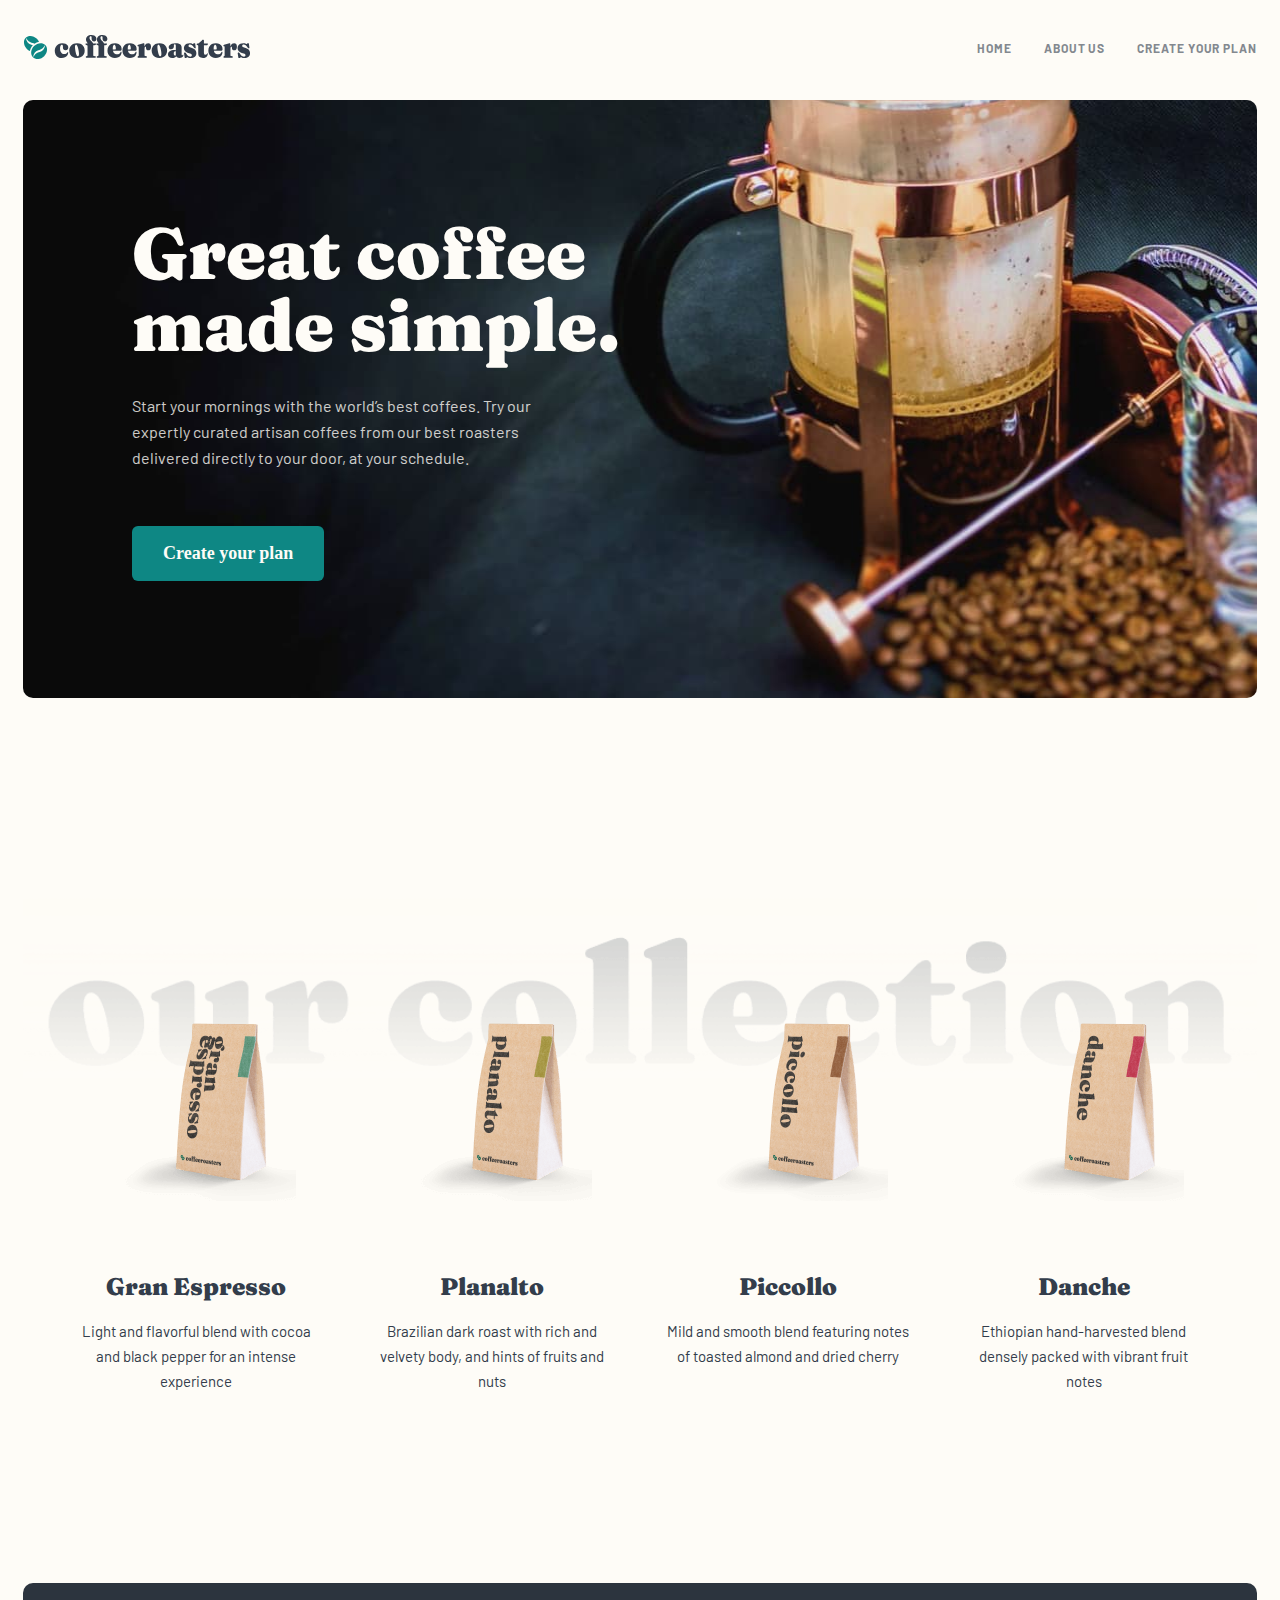
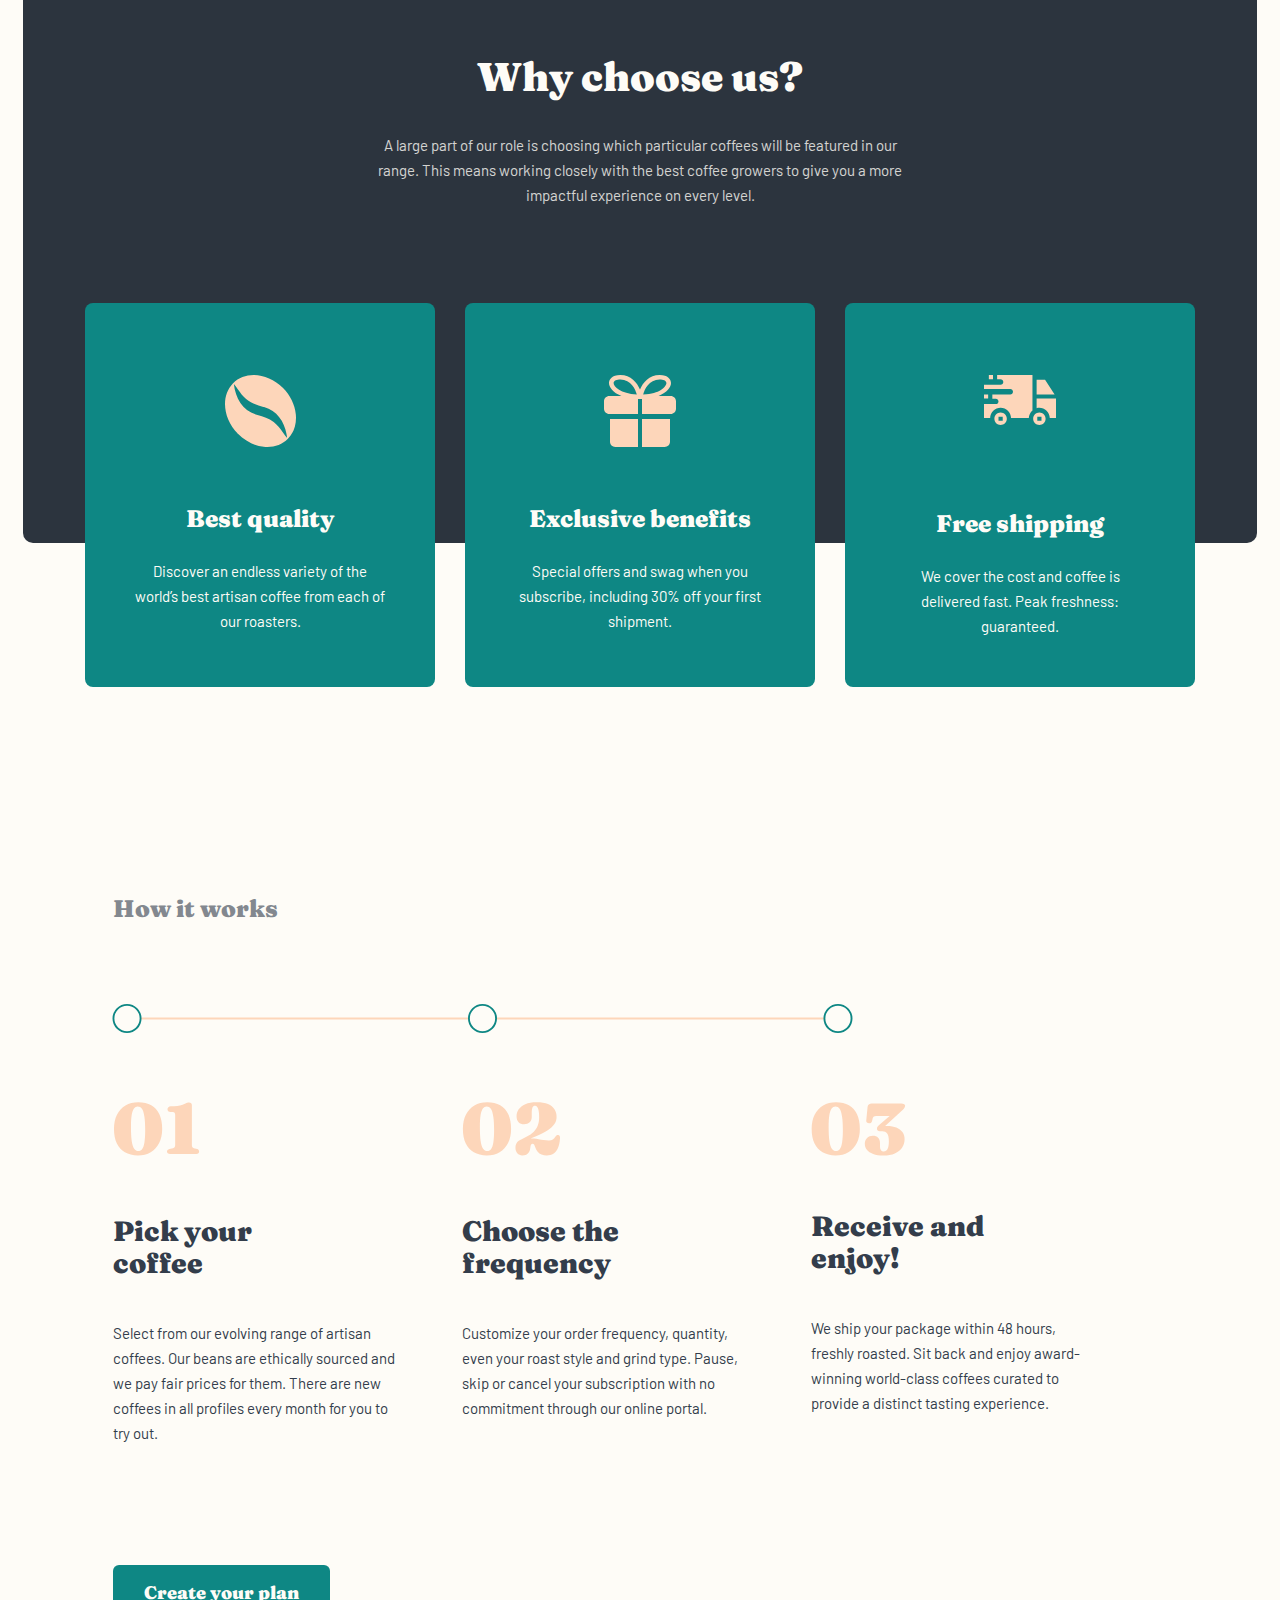
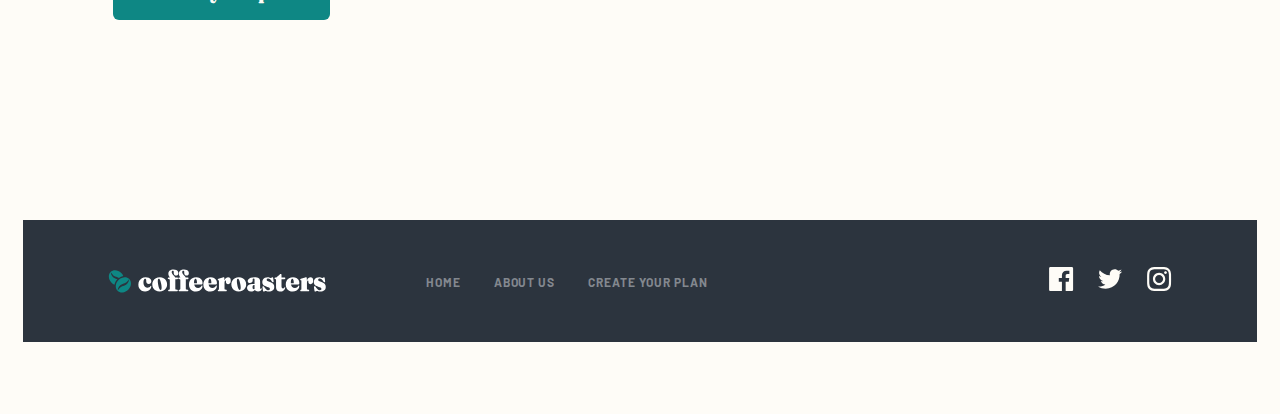
==== commit b74adcde: "Add all change" ====
--- a/index.html
+++ b/index.html
@@ -79,219 +79,284 @@
     <section class="hero">
       
       <div class="container">
-
+        
         <div class="hero__info info">
-
+          
           <div class="info__inner coffee">
-
+            
             <div class="coffee__wrap">
-          
+              
               <h1 class="coffee__title">
                 Great coffee
                 made simple.
               </h1>
               
             </div>
-
+            
             <div class="coffee__inner">
-            
+              
               <p class="coffee__text">
                 Start your mornings with the world’s best coffees. Try our expertly curated artisan 
                 coffees from our best roasters delivered directly to your door, at your schedule.
               </p>
               
             </div>
-
+            
             <div class="coffee__send">
-  
+              
               <a class="coffee__link" href="#">
                 Create your plan
               </a>
-    
+              
             </div>
-
+            
           </div>
-
+          
         </div>
         
       </div>
       
     </section>
     <!-- Hero section finish -->
-
+    
     <!-- Hero collection start -->
     <section class="collection">
-
+      
       <div class="container">
-
+        
         <div class="collection__wrap">
-
+          
           <ul class="collection__list">
-
+            
             <li class="collection__item collection__item--one">
-  
+              
               <div class="collection__info">
-  
+                
                 <h3 class="collection__title">
                   Gran Espresso
                 </h3>
-  
+                
                 <p class="collection__text">
                   Light and flavorful blend with cocoa and black pepper for an intense experience
                 </p>
-  
+                
               </div>
-  
-            </li>
-  
+              
+            </li>
+            
             <li class="collection__item collection__item--two">
-  
+              
               <div class="collection__info">
-  
+                
                 <h3 class="collection__title">
                   Planalto
                 </h3>
-  
+                
                 <p class="collection__text">
                   Brazilian dark roast with rich and velvety body, and hints of fruits and nuts
                 </p>
-  
+                
               </div>
-  
-            </li>
-  
+              
+            </li>
+            
             <li class="collection__item collection__item--thre">
-  
+              
               <div class="collection__info">
-  
+                
                 <h3 class="collection__title">
                   Piccollo
                 </h3>
-  
+                
                 <p class="collection__text">
                   Mild and smooth blend featuring notes of toasted almond and dried cherry 
                 </p>
-  
+                
               </div>
-  
-            </li>
-  
+              
+            </li>
+            
             <li class="collection__item collection__item--four">
-  
+              
               <div class="collection__info">
-  
+                
                 <h3 class="collection__title">
                   Danche
                 </h3>
-  
+                
                 <p class="collection__text">
                   Ethiopian hand-harvested blend densely packed with vibrant fruit notes
                 </p>
-  
+                
               </div>
-  
-            </li>
-  
+              
+            </li>
+            
           </ul>
-
+          
         </div>
-
-        
-
-      </div>
-
+        
+        
+        
+      </div>
+      
     </section>
     <!-- Hero collection finish -->
-
-    <!-- Hero collection start -->
+    
+    <!-- Hero choose start -->
     <section class="choose">
-
+      
       <div class="container">
-
+        
         <div class="choose__info">
-
+          
           <div class="choose__wrap">
-
+            
             <h2 class="choose__title">
               Why choose us?
             </h2>
-
+            
             <p class="choose__text">
               A large part of our role is choosing which particular coffees will be featured  in our range. This means working closely with the best coffee growers to give you a more impactful experience on every level.
             </p>
-
+            
           </div>
-
+          
           <ul class="choose__list quality">
-
+            
             <li class="quality__item">
-
+              
               <a class="quality__link quality__link--one" href="#">
-
+                
                 <div class="quality__info">
-
+                  
                   <h3 class="quality__title">
                     Best quality
                   </h3>
-
+                  
                   <p class="quality__text">
                     Discover an endless variety of the world’s best artisan coffee from each of our roasters.
                   </p>
-
+                  
                 </div>
-
-              </a>
-
-            </li>
-
+                
+              </a>
+              
+            </li>
+            
             <li class="quality__item">
-
+              
               <a class="quality__link quality__link--two" href="#">
-
+                
                 <div class="quality__info">
-
+                  
                   <h3 class="quality__title">
                     Exclusive benefits
                   </h3>
-
+                  
                   <p class="quality__text">
                     Special offers and swag when you subscribe, including 30% off your first shipment.
                   </p>
-
+                  
                 </div>
-
-              </a>
-
-            </li>
-
+                
+              </a>
+              
+            </li>
+            
             <li class="quality__item">
-
+              
               <a class="quality__link quality__link--thre" href="#">
-
+                
                 <div class="quality__info">
-
+                  
                   <h3 class="quality__title">
                     Free shipping
                   </h3>
-
+                  
                   <p class="quality__text">
                     We cover the cost and coffee is delivered fast. Peak freshness: guaranteed.
                   </p>
-
+                  
                 </div>
-
-              </a>
-
-            </li>
-
+                
+              </a>
+              
+            </li>
+            
           </ul>
-
+          
         </div>
-
-      </div>
-
+        
+      </div>
+      
     </section>
-
+    <!-- Hero choose finish -->
+    
+    <!-- Hero choose start -->
+    <section class="works">
+      
+      <div class="container">
+        
+        <h2 class="works__title">
+          How it works
+        </h2>
+        
+        <ul class="works__list receive">
+          
+          <li class="receive__item receive__item--one">
+            
+            <h3 class="receive__title">
+              Pick your coffee
+            </h3>
+            
+            <p class="receive__text">
+              Select from our evolving range of artisan coffees. Our beans are ethically sourced and we pay fair prices for them. There are new coffees in all profiles every month for you to try out.
+            </p>
+            
+          </li>
+          
+          <li class="receive__item receive__item--two">
+            
+            <h3 class="receive__title">
+              Choose the frequency
+            </h3>
+            
+            <p class="receive__text">
+              Customize your order frequency, quantity, even your roast style and grind type. Pause, skip or cancel your subscription with no commitment through our online portal.
+            </p>
+            
+          </li>
+          
+          <li class="receive__item receive__item--thre">
+            
+            <h3 class="receive__title">
+              Receive and enjoy!
+            </h3>
+            
+            <p class="receive__text">
+              We ship your package within 48 hours, freshly roasted. Sit back and enjoy award-winning 
+              world-class coffees curated to provide a distinct tasting experience.
+            </p>
+            
+          </li>
+          
+        </ul>
+
+        <div class="works__box box">
+
+          <a class="box__link" href="#">
+            Create your plan
+          </a>
+
+        </div>
+
+        
+        
+      </div>
+      
+    </section>
+    
   </main>
   
   <!-- Site main finish -->
@@ -299,11 +364,99 @@
   <!-- Site footer start -->
   
   <footer class="site-footer">
-    <!-- Your footer code here -->
+
+    <div class="container">
+
+      <div class="site-footer__inner down">
+
+        <div class="down__wrap">
+
+          <a class="down__logo" href="./index.html">
+            <img class="down__images" src="./images/icons/logo-down.svg" alt="Site Logo">
+          </a>
+  
+          <ul class="down__list">
+  
+            <li class="down__item">
+  
+              <a class="down__link" href="#">
+              HOME
+              </a>
+  
+            </li>
+  
+            <li class="down__item">
+  
+              <a class="down__link" href="#">
+                ABOUT US
+              </a>
+  
+            </li>
+  
+            <li class="down__item">
+  
+              <a class="down__link" href="#">
+                Create your plan
+              </a>
+  
+            </li>
+  
+          </ul>
+
+        </div>
+
+        
+
+        <ul class="down__menu menu">
+
+          <li class="menu__item">
+
+            <a class="menu__link" href="#" target="blank">
+
+              <svg width="25" height="24" viewBox="0 0 25 24" fill="currentColor" xmlns="http://www.w3.org/2000/svg">
+                <path d="M22.7752 0H1.42522C0.69322 0 0.10022 0.593 0.10022 1.325V22.676C0.10022 23.407 0.69322 24 1.42522 24H12.9202V14.706H9.79222V11.084H12.9202V8.413C12.9202 5.313 14.8132 3.625 17.5792 3.625C18.9042 3.625 20.0422 3.724 20.3742 3.768V7.008L18.4562 7.009C16.9522 7.009 16.6612 7.724 16.6612 8.772V11.085H20.2482L19.7812 14.707H16.6612V24H22.7772C23.5072 24 24.1002 23.407 24.1002 22.675V1.325C24.1002 0.593 23.5072 0 22.7752 0Z" fill="currentColor"/>
+                </svg>
+
+            </a>
+
+          </li>
+
+          <li class="menu__item">
+
+            <a class="menu__link" href="#" target="blank">
+
+              <svg width="25" height="20" viewBox="0 0 25 20" fill="currentColor" xmlns="http://www.w3.org/2000/svg">
+                <path d="M24.1002 2.55705C23.2172 2.94905 22.2682 3.21305 21.2722 3.33205C22.2892 2.72305 23.0702 1.75805 23.4372 0.608047C22.4862 1.17205 21.4322 1.58205 20.3102 1.80305C19.4132 0.846047 18.1322 0.248047 16.7162 0.248047C13.5372 0.248047 11.2012 3.21405 11.9192 6.29305C7.82822 6.08805 4.20022 4.12805 1.77122 1.14905C0.48122 3.36205 1.10222 6.25705 3.29422 7.72305C2.48822 7.69705 1.72822 7.47605 1.06522 7.10705C1.01122 9.38805 2.64622 11.522 5.01422 11.997C4.32122 12.185 3.56222 12.229 2.79022 12.081C3.41622 14.037 5.23422 15.46 7.39022 15.5C5.32022 17.123 2.71222 17.848 0.10022 17.54C2.27922 18.937 4.86822 19.752 7.64822 19.752C16.7902 19.752 21.9552 12.031 21.6432 5.10605C22.6052 4.41105 23.4402 3.54405 24.1002 2.55705Z" fill="currentColor"/>
+                </svg>
+
+            </a>
+
+          </li>
+
+          <li class="menu__item">
+
+            <a class="menu__link" href="#" target="blank">
+
+              <svg width="25" height="24" viewBox="0 0 25 24" fill="currentColor" xmlns="http://www.w3.org/2000/svg">
+                <path fill-rule="evenodd" clip-rule="evenodd" d="M12.1002 0C8.84122 0 8.43322 0.014 7.15322 0.072C2.79522 0.272 0.37322 2.69 0.17322 7.052C0.11422 8.333 0.10022 8.741 0.10022 12C0.10022 15.259 0.11422 15.668 0.17222 16.948C0.37222 21.306 2.79022 23.728 7.15222 23.928C8.43322 23.986 8.84122 24 12.1002 24C15.3592 24 15.7682 23.986 17.0482 23.928C21.4022 23.728 23.8302 21.31 24.0272 16.948C24.0862 15.668 24.1002 15.259 24.1002 12C24.1002 8.741 24.0862 8.333 24.0282 7.053C23.8322 2.699 21.4112 0.273 17.0492 0.073C15.7682 0.014 15.3592 0 12.1002 0ZM12.1002 2.163C15.3042 2.163 15.6842 2.175 16.9502 2.233C20.2022 2.381 21.7212 3.924 21.8692 7.152C21.9272 8.417 21.9382 8.797 21.9382 12.001C21.9382 15.206 21.9262 15.585 21.8692 16.85C21.7202 20.075 20.2052 21.621 16.9502 21.769C15.6842 21.827 15.3062 21.839 12.1002 21.839C8.89622 21.839 8.51622 21.827 7.25122 21.769C3.99122 21.62 2.48022 20.07 2.33222 16.849C2.27422 15.584 2.26222 15.205 2.26222 12C2.26222 8.796 2.27522 8.417 2.33222 7.151C2.48122 3.924 3.99622 2.38 7.25122 2.232C8.51722 2.175 8.89622 2.163 12.1002 2.163ZM5.93822 12C5.93822 8.597 8.69722 5.838 12.1002 5.838C15.5032 5.838 18.2622 8.597 18.2622 12C18.2622 15.404 15.5032 18.163 12.1002 18.163C8.69722 18.163 5.93822 15.403 5.93822 12ZM12.1002 16C9.89122 16 8.10022 14.21 8.10022 12C8.10022 9.791 9.89122 8 12.1002 8C14.3092 8 16.1002 9.791 16.1002 12C16.1002 14.21 14.3092 16 12.1002 16ZM17.0652 5.595C17.0652 4.8 17.7102 4.155 18.5062 4.155C19.3012 4.155 19.9452 4.8 19.9452 5.595C19.9452 6.39 19.3012 7.035 18.5062 7.035C17.7102 7.035 17.0652 6.39 17.0652 5.595Z" fill="currentColor"/>
+                </svg>
+
+            </a>
+
+          </li>
+
+        </ul>
+
+
+
+      </div>
+
+    </div>
+   
   </footer>
   
   <!-- Site footer finish -->
-
+  
   <script src="./js/main.js"></script>
 </body>
 </html>--- a/css/main.css
+++ b/css/main.css
@@ -491,7 +491,8 @@
 
 .collection__item--one::before{
   content: "";
-  width: 200px;
+  width: 100%;
+  max-width: 200px;
   height: 151px;
   background-image: url(../images/coffee-min-one.png);
   display: inline-block;
@@ -505,7 +506,8 @@
 
 .collection__item--two::before{
   content: "";
-  width: 200px;
+  width: 100%;
+  max-width: 200px;
   height: 151px;
   background-image: url(../images/coffee-min-two.png);
   display: inline-block;
@@ -519,7 +521,8 @@
 
 .collection__item--thre::before{
   content: "";
-  width: 200px;
+  width: 100%;
+  max-width: 200px;
   height: 151px;
   background-image: url(../images/coffee-min-thre.png);
   display: inline-block;
@@ -532,7 +535,8 @@
 
 .collection__item--four::before{
   content: "";
-  width: 200px;
+  width: 100%;
+  max-width: 200px;
   height: 151px;
   background-image: url(../images/coffee-min-four.png);
   display: inline-block;
@@ -641,7 +645,7 @@
 }
 
 @media only screen and (min-width:630px){
-
+  
   .collection{
     padding-top: 170px;
     padding-bottom: 985px;
@@ -739,7 +743,7 @@
 }
 
 @media only screen and (min-width:1024px){
-
+  
   .collection{
     padding-top: 170px;
     padding-bottom: 505px;
@@ -900,11 +904,12 @@
 /* ======Choose========= */
 
 .choose__info{
-  padding: 64px 24px 670px 24px;
+  padding: 64px 24px 610px 24px;
   background-color:  #2C343E;
   border-radius: 10px;
   position: relative;
   text-align: center;
+  margin-bottom: 770px;
 }
 
 .choose__wrap{
@@ -1108,9 +1113,9 @@
 
 @media only screen and (min-width:768px){
   
-  .choose__info{
-    padding: 64px 24px 450px 24px;
-  }
+  .choose__info {
+    padding: 64px 24px 120px 24px;
+}
   
   .choose__wrap {
     width: 100%;
@@ -1179,10 +1184,11 @@
 }
 
 @media only screen and (min-width:1024px){
-
+  
   .choose__info {
     padding: 70px 24px 335px 24px;
-}
+    margin-bottom: 350px;
+  }
   
   .choose__title{
     font-size: 40px;
@@ -1202,7 +1208,7 @@
     margin-bottom: 0;
     margin: 0 ;
   }
-
+  
   .quality__item:nth-child(2){
     margin-right: 30px;
     margin-left: 30px;
@@ -1217,21 +1223,21 @@
     margin: 0 auto; 
     margin-bottom:56px;
   }
-
+  
   .quality__link--thre::before {
     width: 72px;
     height: 77px;
     background-image: url(../images/icons/coffee-choose-thre.svg);
     background-repeat: no-repeat;
     
-}
-
+  }
+  
   .quality__title{
     text-align: center;
     font-size: 21px;
     line-height: 30px;
   }
-
+  
   .quality__text{
     text-align: center;
   }
@@ -1245,20 +1251,452 @@
     max-width: 350px;
     padding: 72px 48px 48px 48px;
   }
-
+  
   .quality__info {
     width: 100%;
     max-width: 255px;
-}
-
-.quality__title{
+  }
+  
+  .quality__title{
+    font-size: 24px;
+    line-height: 32px;
+  }
+  
+  .quality__text{
+    
+  }
+  
+}
+
+/* ============works========== */
+
+.works{
+  padding-bottom: 120px;
+}
+
+.works__title{
+  margin: 0;
+  margin-bottom: 80px;
+  font-family: 'Fraunces';
+  font-style: normal;
+  font-weight: 900;
   font-size: 24px;
-line-height: 32px;
-}
-
-.quality__text{
-
-}
-
+  line-height: 32px;
+  text-align: center;
+  color: #83888F;
+}
+
+.works__list{
+  margin: 0;
+  padding: 0;
+  list-style: none;
+}
+
+.receive__item:not(:last-child){
+  margin-bottom: 55px;
+}
+
+.receive__item:last-child{
+  margin-bottom: 80px;
+  
+}
+
+.receive__item--one{
+  position: relative;
+}
+
+.receive__item--one::before{
+  content: "";
+  width: 90px;
+  height: 72px;
+  background-image: url(../images/icons/one.svg);
+  background-repeat: no-repeat;
+  display: block;
+  margin: 0 auto;
+  margin-bottom: 24px;
+}
+
+.receive__item--two::before{
+  content: "";
+  width: 101px;
+  height: 72px;
+  background-image: url(../images/icons/two.svg);
+  background-repeat: no-repeat;
+  display: block;
+  margin: 0 auto;
+  margin-bottom: 24px;
+}
+
+
+.receive__item--thre::before{
+  content: "";
+  width: 98px;
+  height: 72px;
+  background-image: url(../images/icons/thre.svg);
+  background-repeat: no-repeat;
+  display: block;
+  margin: 0 auto;
+  margin-bottom: 24px;
+}
+
+.receive__title{
+  margin: 0;
+  margin-bottom: 24px;
+  font-family: 'Fraunces';
+  font-style: normal;
+  font-weight: 900;
+  font-size: 24px;
+  line-height: 32px;
+  text-align: center;
+  color: #333D4B;
+}
+
+.receive__text{
+  margin: 0;
+  font-family: 'Barlow';
+  font-style: normal;
+  font-weight: 400;
+  font-size: 13px;
+  line-height: 25px;
+  text-align: center;
+  color: #333D4B;
+}
+
+.works__box{
+  display: flex;
+  justify-content: center;
+}
+
+.box__link{
+  display: inline-block;
+  text-decoration: none;
+  font-family: 'Fraunces';
+  font-style: normal;
+  font-weight: 900;
+  font-size: 18px;
+  line-height: 25px;
+  text-align: center;
+  padding: 15px 31px;
+  color: #FEFCF7;
+  background-color: #0E8784;
+  border-radius: 6px;
+  transition: all 0.3s ease;
+}
+
+@media only screen and (min-width:375px){
+  
+  .receive__item{
+    width: 100%;
+    max-width: 450px;
+    padding: 0px 20px;
+    margin: 0 auto;
+  }
+  
+  .receive__title{
+    font-size: 28px;
+    line-height: 32px;
+  }
+  
+  .receive__text{
+    font-size: 15px;
+    line-height: 25px;
+  }
+}
+
+@media only screen and (min-width:768px){
+
+  .works__title{
+    text-align: start;
+    margin-bottom: 55px;
+    margin-left: 30px;
+  }
+  
+  .works__list{
+    display: flex;
+    align-items: flex-start;
+    padding-top: 60px;
+    position: relative;
+    
+  }
+
+  .works__list::before{
+     content: "";
+     width: 568px;
+     height: 32px;
+     top: -16px;
+     left: 28px;
+     background-image: url(../images/icons/span.svg);
+     background-repeat: no-repeat;
+     background-size: contain;
+     position: absolute;
+  }
+  
+  .receive__item{
+    width: 100%;
+    max-width: 223px;
+    padding:  0px;
+    margin: 0 auto;
+  }
+
+  .receive__item:nth-child(1){
+    margin-left: 30px;
+  }
+
+  .receive__item--one::before{
+    display: inline-block;
+  }
+
+  .receive__item--two::before{
+    display: inline-block;
+  }
+
+  .receive__item--thre::before{
+    content: "";
+    width: 98px;
+    height: 72px;
+    background-image: url(../images/icons/thre.svg);
+    background-repeat: no-repeat;
+    display: inline-block;
+    margin: 0 auto;
+    margin-bottom: 42px;
+  }
+
+  .receive__item--thre::before {
+    content: "";
+    width: 98px;
+    height: 55px;
+  }
+  
+  .receive__title{
+    text-align: start;
+   
+  }
+  
+  .receive__text{
+    text-align: start;
+  }
+
+  .works__box{
+    justify-content: flex-start;
+    margin-left: 30px;
+  }
+  
+}
+
+@media only screen and (min-width:1024px){
+  .works{
+    padding-bottom: 200px;
+  }
+  .works__title{
+    margin-bottom: 95px;
+    margin-left: 90px;
+  }
+
+  .works__list{
+    width: 100%;
+    max-width: 1045px;
+    padding-top: 82px;
+    margin-bottom: 64px;
+    /* margin-left: 60px; */
+  }
+
+  .receive__item{
+    width: 100%;
+    max-width: 285px;
+  }
+
+  .receive__item--one::before{
+    margin-bottom: 38px;
+  }
+
+  .receive__item--two::before{
+    margin-bottom: 38px;
+  }
+
+  .receive__item--thre::before{
+    margin-bottom: 50px;
+  }
+
+  .works__list::before{
+    content: "";
+    width: 100%;
+    max-width: 743px;
+    height: 32px;
+    top: -16px;
+    left: 28px;
+    background-image: url(../images/icons/big-span.svg);
+    background-repeat: no-repeat;
+    background-size: contain;
+    position: absolute;
+ }
+
+ .receive__title{
+  width: 230px;
+  margin-bottom: 42px;
+ }
+
+ .works__box{
+  margin-left: 90px;
+ }
+
+  .box__link:hover{
+    background-color: #66D2CF;
+  }
+
+}
+
+@media only screen and (min-width:1200px){
+  .works__list{
+    margin-left: 60px;
+  }
+}
+
+
+/* ========= Footer ======= */
+
+.site-footer{
+  padding-bottom: 72px;
+}
+
+.site-footer__inner{
+  padding: 54px 55px;
+  background-color: #2C343E;
+}
+
+.down__logo{
+  
+  display: flex;
+  justify-content: center;
+  margin-bottom: 49px;
+}
+
+.down__images{
+  width: 100%;
+  max-width: 217px;
+  height: auto;
+}
+
+.down__list{
+  margin: 0;
+  padding: 0;
+  list-style: none;
+  text-align: center;
+  margin-bottom: 48px;
+}
+
+.down__item:not(:last-child){
+  margin-bottom: 24px;
+}
+
+.down__link{
+  text-decoration: none;
+  font-family: 'Barlow';
+font-style: normal;
+font-weight: 700;
+font-size: 12px;
+line-height: 15px;
+letter-spacing: 0.923077px;
+text-transform: uppercase;
+color: #83888F;
+}
+
+.down__menu{
+  display: flex;
+  align-items: center;
+  justify-content: center;
+  margin: 0;
+  padding: 0;
+  list-style: none;
+}
+
+.menu__item:nth-child(2){
+  margin-right: 24px;
+  margin-left: 24px;
+}
+
+.menu__link{
+  color: #FEFCF7;
+  transition: all 0.3s ease;
+}
+
+@media only screen and (min-width:601px){
+  .down__list{
+    display: flex;
+    align-items: center;
+    justify-content: center;
+  }
+
+  .down__item:not(:last-child) {
+    margin-bottom: 0px;
+}
+
+.down__item:nth-child(2){
+  margin-right: 40px;
+  margin-left: 40px;
+}
+
+.menu__item:nth-child(2){
+  margin-right: 30px;
+  margin-left: 30px;
+}
+
+}
+
+@media only screen and (min-width:601px){
+  .down__images{
+    width: 100%;
+    max-width: 236px;
+    height: auto;
+  }
+
+  .down__item:nth-child(2){
+    margin-right: 50px;
+    margin-left: 50px;
+  }
+  
+  .menu__item:nth-child(2){
+    margin-right: 40px;
+    margin-left: 40px;
+  }
+}
+
+@media only screen and (min-width:1024px){
+.site-footer__inner{
+  display: flex;
+  align-items: center;
+  justify-content: space-between;
+  padding: 47px 85px;
+}
+
+.down__wrap{
+  display: flex;
+  align-items: center;
+}
+
+.down__logo{
+  margin-right: 100px;
+}
+
+.down__list{
+  margin-bottom: 0;
+}
+
+.down__logo{
+  margin-bottom: 0;
+}
+
+.down__item:nth-child(2){
+  margin-right: 33px;
+  margin-left: 33px;
+}
+
+.menu__item:nth-child(2){
+  margin-right: 24px;
+  margin-left: 24px;
+}
+
+.menu__link:hover{
+  color: #FDD6BA;
+}
 
 }